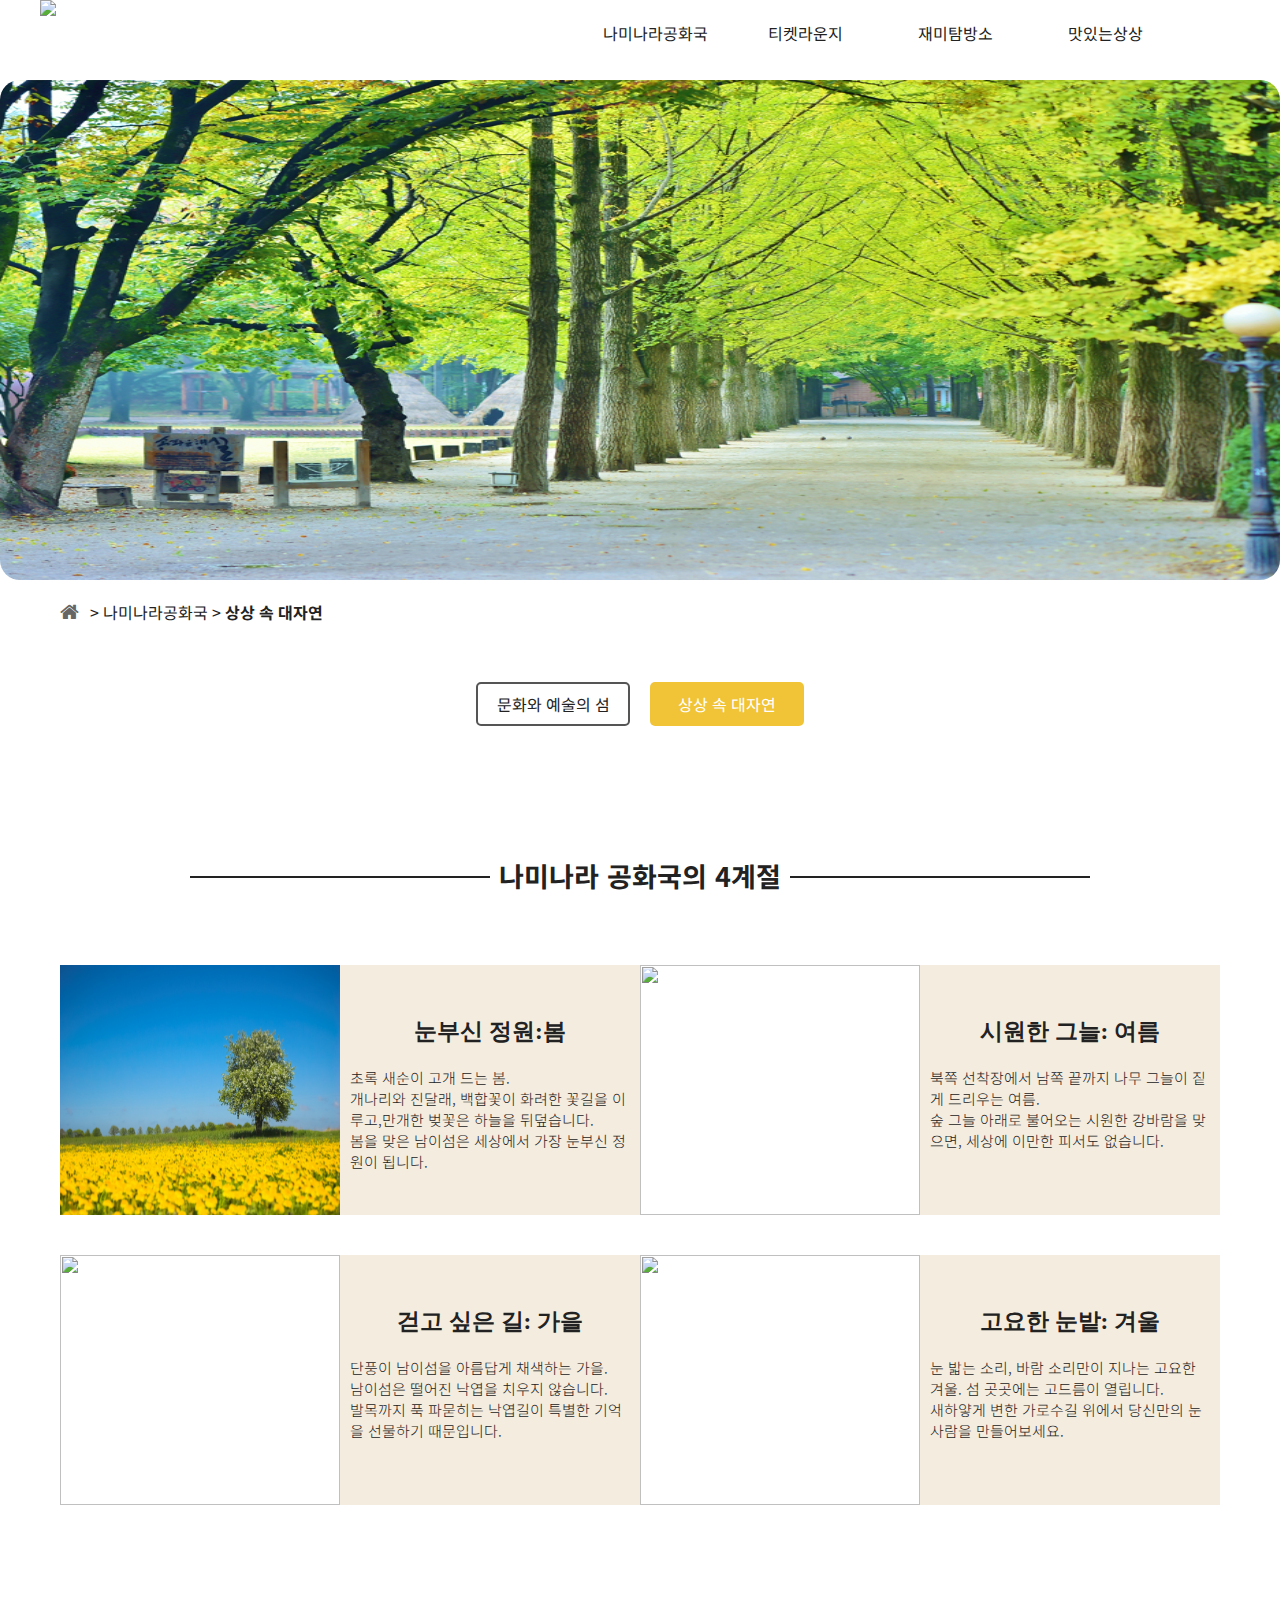
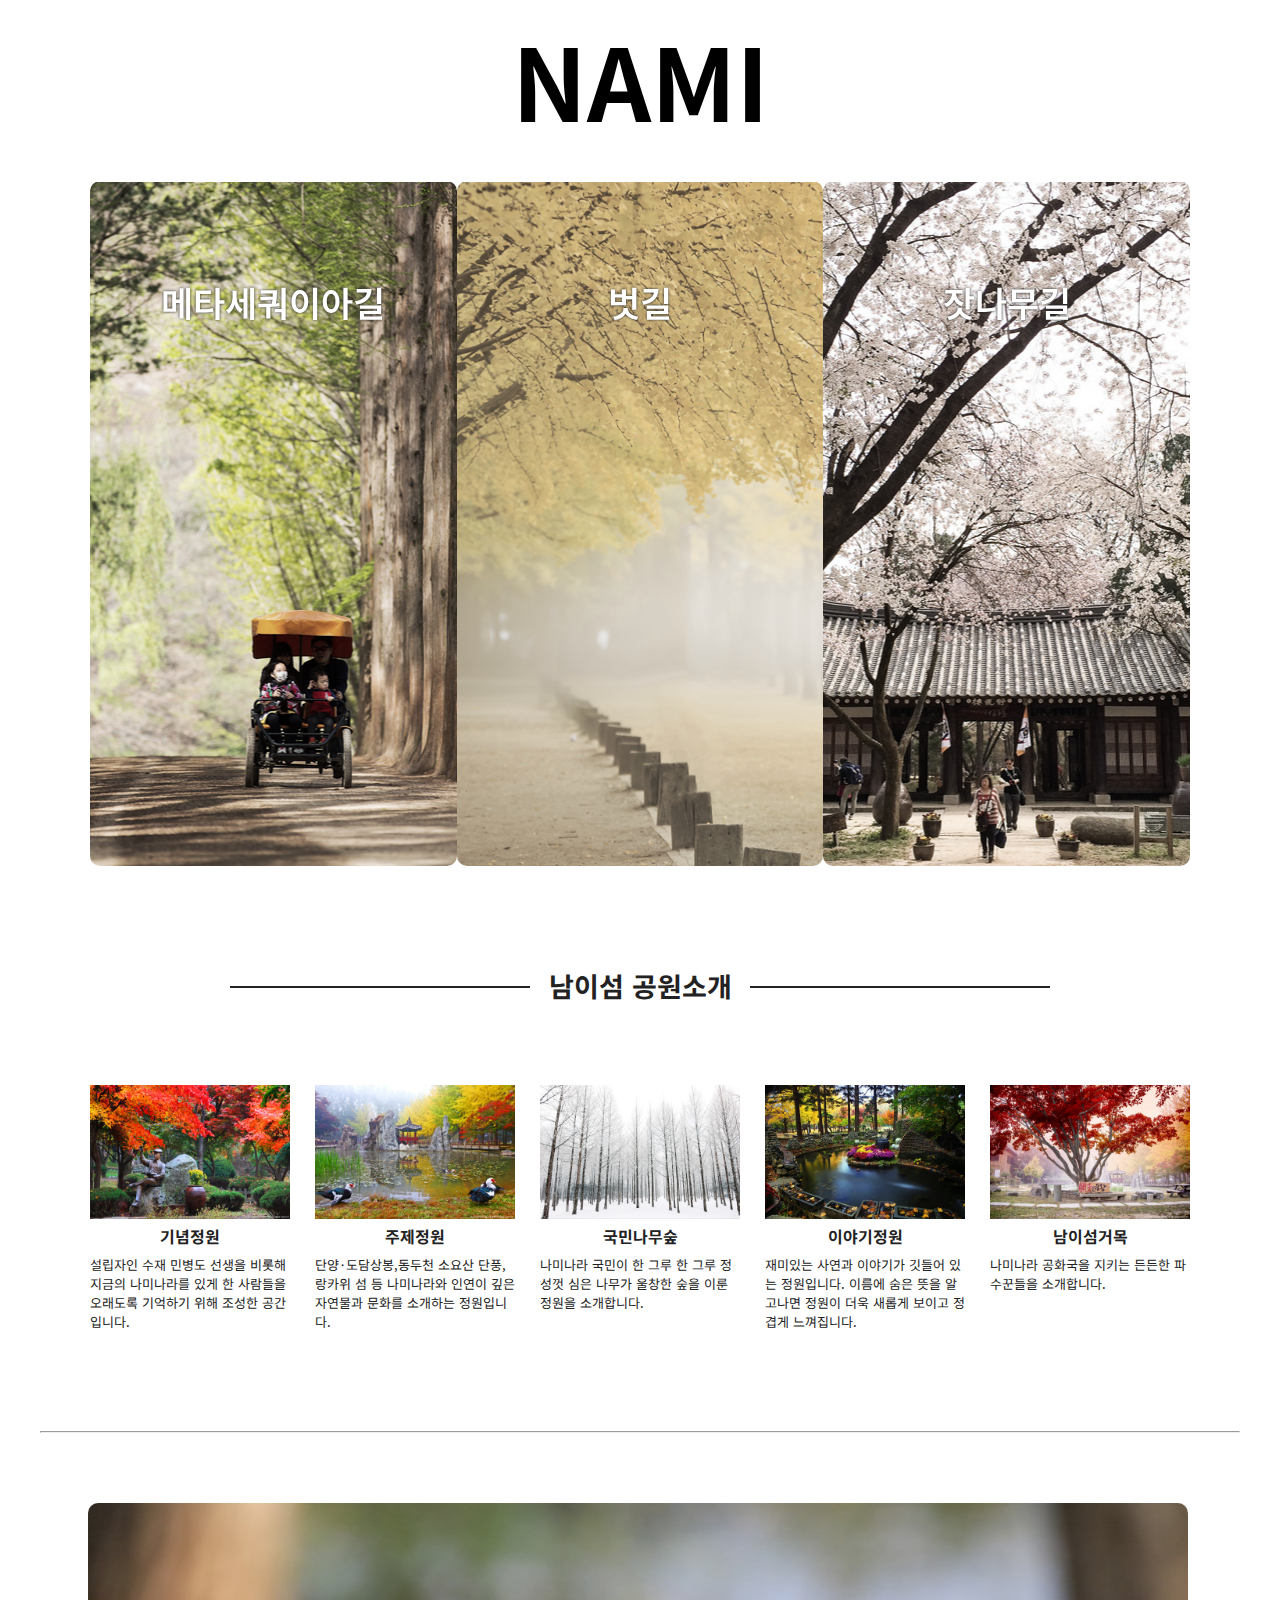
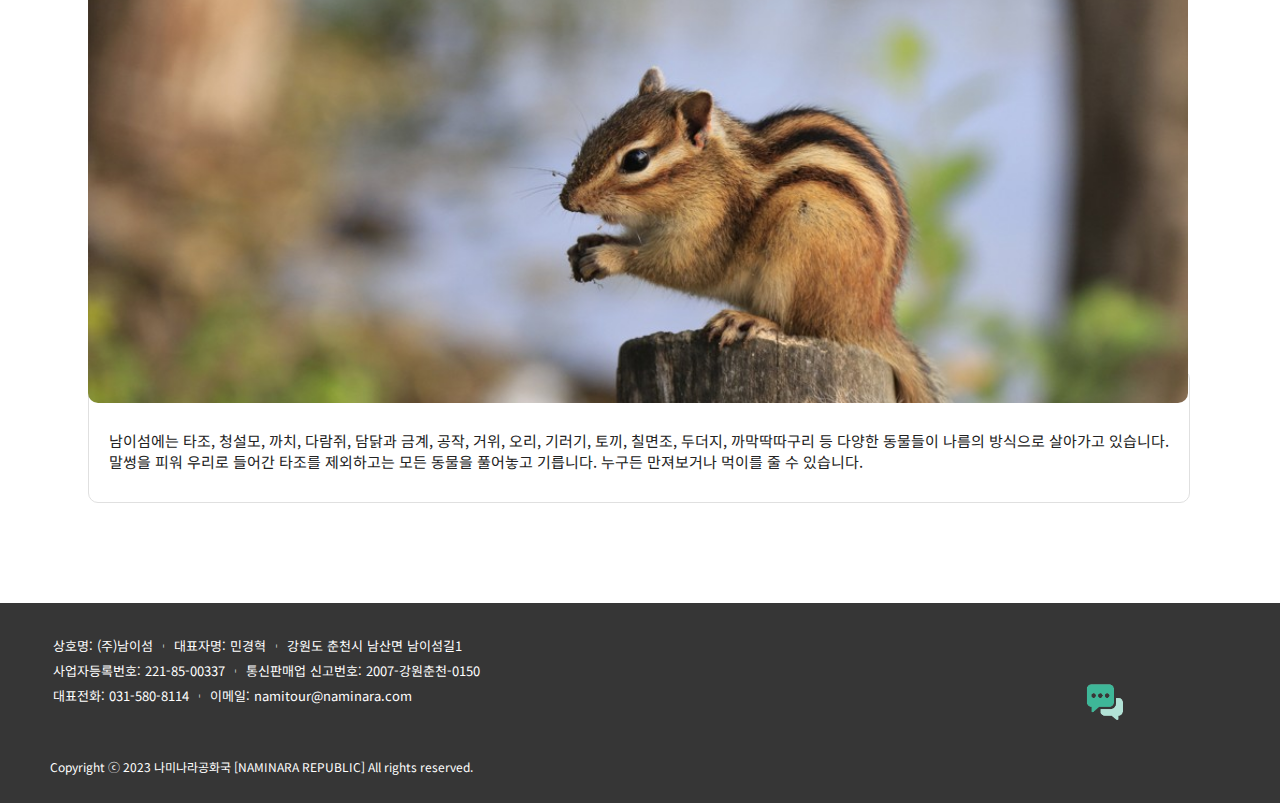
==== about2.html @ d0fa401c "fullpage" ====
<!DOCTYPE html>
<html lang="ko">
<head>
  <meta charset="UTF-8">
  <title>Mainpage</title>
  <link rel="stylesheet" href="css/about2.css">
  <link rel="stylesheet" href="https://fonts.sandbox.google.com/css2?family=Material+Symbols+Outlined:opsz,wght,FILL,GRAD@48,400,0,0">
</head>
<body>
  <!-- <p id="txt1">0</p> -->
  <header>
		<nav>	
			<h1><a href="index.html"><img src="image/logo.png" alt="로고"></a></h1>
			<ul class="gnb">		
				<li class="main"><a href="about1.html">나미나라공화국</a>
					<ul class="sub">
						<li><a href="about1.html">문화와 예술의섬</a></li>
						<li><a href="about2.html">상상 속 대자연</a></li>
					</ul>
				</li>	
				
				<li class="main"><a href="ticket.html">티켓라운지</a>
					<ul class="sub">
						<li><a href="ticket.html">티켓부스</a></li>
					</ul>
				</li>
				<li class="main"><a href="event1.html">재미탐방소</a>
					<ul class="sub">
						<li><a href="event1.html">공연·행사·축제</a></li>
						<li><a href="event2.html">체험·액티비티</a></li>
					</ul>
				</li>
				<li class="main"><a href="dessert1.html">맛있는상상</a>
					<ul class="sub">
						<li><a href="dessert1.html">맛있는상상</a></li>
						<li><a href="dessert2.html">달콤한여유</a></li>
					</ul>
				</li>
			</ul>
		</nav>	
	</header>
  <main>
  <div class="s_banner"><img src="image_s2/banner.jpg" alt=""></div>
  </main>
  <section>
    <div class="section">
      <div class="section_mt">
        <div class="section_t">
          <i class="fa fa-home"></i><span>&gt; 나미나라공화국 &gt; </span><b>상상 속 대자연</b>
        </div>
      </div>
      <div class="smenu"> 
        <ul>
            <li><a href="about1.html">문화와 예술의 섬</a></li>
            <li><a href="about2.html" class="active">상상 속 대자연</a></li>
        </ul>
      </div>
      <div class="content1">
        <h2>나미나라 공화국의 4계절</h2>
        <div class="content1_m">
          <div class="content1_in"> 
            <img src="image_s2/봄.jpg" alt="">
            <div class="content1_text">
              <h3>눈부신 정원:봄</h3>
              <p>초록 새순이 고개 드는 봄.<br>개나리와 진달래, 백합꽃이 화려한 꽃길을 이루고,만개한 벚꽃은 하늘을 뒤덮습니다.<br> 봄을 맞은 남이섬은 세상에서 가장 눈부신 정원이 됩니다.</p>
            </div>
          </div>
          <div class="content1_in"> 
            <img src="image_s2/여름.jpg" alt="">
            <div class="content1_text">
              <h3>시원한 그늘: 여름</h3>
              <p>북쪽 선착장에서 남쪽 끝까지 나무 그늘이 짙게 드리우는 여름.<br>숲 그늘 아래로 불어오는 시원한 강바람을 맞으면, 
              세상에 이만한 피서도 없습니다.</p>
            </div>
          </div>
        </div>
        <div class="content1_m">
          <div class="content1_in"> 
            <img src="image_s2/가을.jpg" alt="">
            <div class="content1_text">
              <h3>걷고 싶은 길: 가을</h3>
              <p>단풍이 남이섬을 아름답게 채색하는 가을.<br>
                남이섬은 떨어진 낙엽을 치우지 않습니다. <br>발목까지 푹 파묻히는 낙엽길이 특별한 기억을 선물하기 때문입니다.</p>
            </div>
          </div>
          <div class="content1_in"> 
            <img src="image_s2/겨울.jpg" alt="">
            <div class="content1_text">
              <h3>고요한 눈밭: 겨울</h3>
              <p>눈 밟는 소리, 바람 소리만이 지나는 고요한 겨울.
                섬 곳곳에는 고드름이 열립니다.<br>새하얗게 변한 가로수길 위에서 당신만의 눈사람을 만들어보세요.</p>
            </div>
          </div>
        </div>
      </div>
      <div class="content2">
        <h2>NAMI</h2>
        <ul class="content2_in">
          <li>
            <h3>메타세쿼이아길</h3>
            <div class="content2_text">
              <div class="content2_t">
                <p>나미나라공화국 하면 가장 먼저 떠오르는 메타세쿼이아길은
                  70년대 초 서울대학교 농업대학에서 가져온
                  묘목을 심은 것으로 시작되었습니다.</p>
              </div>
            </div>
          </li>
          <li>
            <h3>벗길</h3>
            <div class="content2_text">
              <div class="content2_t">
                <p>중앙광장에서 정관루로 향하는 벚나무길은
                  벚꽃이 만발하는 4월 중하순이면 소중한 친구들과 함께 예쁜 사진을 찍기에 아주 좋습니다. 벚나무의 ‘벚’을 친구를 나타내는 
                  ‘벗(友)’으로 바꿔 쓴 까닭도 바로 여기에 있습니다.</p>
              </div>
            </div>
          </li>
          <li>
            <h3>잣나무길</h3>
            <div class="content2_text">
              <div class="content2_t">
                <p>남이섬에는 잣나무길이 많습니다.
                  남이나루에서 중앙광장으로 향하는 중앙 잣나무길, 
                  별장에서 섬의 남쪽 끝으로 향하는 별장마을 잣나무길, 
                  호텔정관루에서 남단으로 향하는 호반 잣나무길 등이 대표적입니다. </p>
              </div>
            </div>
          </li>
        </ul>
      </div>
      <div class="content3">
        <h2>남이섬 공원소개</h2>
          <div class="content3_i">
            <div class="content3_in">
              <a href="#none" class="menu">
              <img src="image_s2/content4-1.jpg" alt="">
              <div class="content3_text">
                <h3>기념정원</h3>
                <p>설립자인 수재 민병도 선생을 비롯해 지금의 나미나라를 있게 한 사람들을 오래도록 기억하기 위해 조성한 공간입니다.</p>
              </div>
            </a> 
            <div class="pop">
              <div class="c1">
                <h4>기념정원</h4>
                <hr>
                <div class="c1_inm">
                  <div class="c1_in">
                    <img src="image_s2/창평원.jpg" alt="">
                    <div class="c1_text">
                      <h3>창평원</h3>
                      <p>창평원(創平園)은 새로운 것을 창조하고 기쁨을 주위와 나눈다는 의미로, 수재 선생의 창조와 나눔 정신을 기리는 공원입니다. 잔디에게 마실 물을 주는 초옹달샘이 흐르는 곳으로, 가을이면 붉은 단풍나무와 노란 은행나무의 조화가 일품입니다.</p>
                    </div>
                  </div>
                  <div class="c1_in">
                    <img src="image_s2/천경원.jpg" alt="">
                    <div class="c1_text">
                      <h3>천경원</h3>
                      <p>천경원(天景苑)은 수재 선생의 모친 이민천 여사를 기려 섬 최북단에 조성한 공원입니다. '어머니의 지극정성으로 차가운 북풍을 막아 남이섬을 번성하게 하소서'라는 의미를 담고 있습니다.</p>
                    </div>
                  </div>
                  <div class="c1_in">
                    <img src="image_s2/창경원.jpg" alt="">
                    <div class="c1_text">
                      <h3>창경원</h3>
                      <p>창경원(昌景苑)은 수재 선생이 부인 임창순 여사와의 연정을 기리기 위해 섬 최남단에 조성한 정원입니다. 아내의 손길로 따뜻한 기운을 받아 남이섬을 번영케 하려는 마음이 담겨 있습니다.</p>
                    </div>
                  </div>
                </div>
                </div>
              <a href="#none" class="close"><span class="material-symbols-outlined">
                close
                </span></a>
            </div>
          </div>
            <div class="content3_in"> 
              <a href="#none" class="menu">
                <img src="image_s2/content4-2.jpg" alt="">
                <div class="content3_text">
                  <h3>주제정원</h3>
                  <p>단양·도담상봉,동두천 소요산 단풍,랑카위 섬 등 나미나라와 인연이 깊은 자연물과 문화를 소개하는 정원입니다.</p>
                </div>
              </a>
              <div class="pop">
                <div class="c2">
                  <h4>주제정원</h4>
                  <hr>
                  <div class="c1_inm">
                    <div class="c1_in">
                      <img src="image_s2/c2-1.jpg" alt="">
                      <div class="c1_text">
                        <h3>강릉경포정</h3>
                        <p>강릉시는 남이섬에 소나무, 오죽, 회향나무로 강릉숲을 조성하고 '경포정'을 세웠습니다. 남이섬 안의 작은 강릉은 남이섬을 찾는 사람들에게 강릉을 소개하고 있습니다.</p>
                      </div>
                    </div>
                    <div class="c1_in">
                      <img src="image_s2/c2-2.jpg" alt="">
                      <div class="c1_text">
                        <h3>남이도담삼봉</h3>
                        <p>충청북도 단양에 가면 '도담삼봉'이라는 명승지가 있습니다. 남한강 한복판에 우뚝 솟아 있는 바위섬인데, 자타가 공인하는 단양의 랜드마크입니다. 단양군이 그 도담삼봉의 미니어처를 남이섬에 설치했습니다. 초옥공방 근처 연못에 세 개의 봉우리로 이루어진 섬이 단양군이 지어준 도담삼봉입니다.</p>
                      </div>
                    </div>
                    <div class="c1_in">
                      <img src="image_s2/c2-3.jpg" alt="">
                      <div class="c1_text">
                        <h3>랑카미가든</h3>
                        <p>랑카미가든의 '랑카미'는 말레이시아의 랑카위섬과 남이섬을 하나로 합한 이름입니다.남이섬에서 '한국 속 말레이시아, 남이섬-랑카위 섬 문화교류 축제'가 열렸습니다.이 행사를 계기로 '랑카미가든'을 조성하게 되었습니다.</p>
                      </div>
                    </div>
                  </div>
                </div>
                <a href="#none" class="close"><span class="material-symbols-outlined">
                  close
                  </span></a>
              </div>
            </div>
            <div class="content3_in"> 
              <a href="#none" class="menu">
                <img src="image_s2/content4-3.jpg" alt="">
                <div class="content3_text">
                  <h3>국민나무숲</h3>
                  <p>나미나라 국민이 한 그루 한 그루 정성껏 심은 나무가 울창한 숲을 이룬 정원을 소개합니다.</p>
                </div>
              </a>
              <div class="pop">
                <div class="c3">
                  <h4>국민나무숲</h4>
                  <hr>
                  <div class="c1_inm">
                    <div class="c1_in">
                      <img src="image_s2/c3-1.jpg" alt="">
                      <div class="c1_text">
                        <h3>세쿼이아훼밀리가든</h3>
                        <p>한 그루 한 그루마다 나무의 주인을 모집한 뒤 식목행사에서 자신의 나무를 직접 심은 사람에게는 나무의 명패를 새겨주고 나미나라공화국 국민증서와 국민여권을 선물하고 있습니다.</p>
                      </div>
                    </div>
                    <div class="c1_in">
                      <img src="image_s2/c3-2.jpg" alt="">
                      <div class="c1_text">
                        <h3>남이풍원</h3>
                        <p>남이섬 곳곳의 단풍나무를 옮겨 심거나 단풍나무 묘목을 새로 심어 조성한 남이풍원(南怡楓苑)은 단풍나무를 한 번도 본 적 없는 동남아시아 관광객들에게 색다른 볼거리를 제공합니다.</p>
                      </div>
                    </div>
                    <div class="c1_in">
                      <img src="image_s2/c3-3.jpg" alt="">
                      <div class="c1_text">
                        <h3>백풍밀원</h3>
                        <p>백풍밀원(百楓密苑)은 2008년에 남이섬을 사랑하는 국민들이 직접 단풍나무를 식재하는 행사로 조성된 단풍나무숲입니다. '수많은 단풍나무가 무성하게 심긴 곳'이라는 의미를 지녔으며, 300그루의 단풍나무가 심겨져 있습니다.</p>
                      </div>
                    </div>
                  </div>
                </div>
                <a href="#none" class="close"><span class="material-symbols-outlined">
                  close
                  </span></a>
              </div>
            </div>
            <div class="content3_in"> 
              <a href="#none" class="menu">
                <img src="image_s2/content4-4.jpg" alt="">
                <div class="content3_text">
                  <h3>이야기정원</h3>
                  <p>재미있는 사연과 이야기가 깃들어 있는 정원입니다. 이름에 숨은 뜻을 알고나면 정원이 더욱 새롭게 보이고 정겹게 느껴집니다.</p>
                </div>
              </a>
              <div class="pop">
                <div class="c4">
                  <h4>이야기정원</h4>
                  <hr>
                  <div class="c1_inm">
                    <div class="c1_in">
                      <img src="image_s2/c4-1.jpg" alt="">
                      <div class="c1_text">
                        <h3>이슬정원</h3>
                        <p>아침 이슬이 가장 먼저 내리는 이슬정원(再活用環境庭園)은 낡은 원숭이 사육장을 허물어 만든 재활용 정원입니다. 버려진 샤워꼭지는 분수대로, 깨진 유리조각은 조명으로, 3천여 개의 소주병은 담장으로 새 생명을 얻었습니다.</p>
                      </div>
                    </div>
                    <div class="c1_in">
                      <img src="image_s2/c4-2.jpg" alt="">
                      <div class="c1_text">
                        <h3>연인의숲</h3>
                        <p>연인의숲(戀人林)은 호텔 정관루에서 섬의 최남단 창경원에 이르는 아늑한 숲에 마련한 한적한 공원입니다. 벤치에 앉아 고요하게 흐르는 강물을 바라보며 사랑을 속삭이기 좋은 곳입니다.</p>
                      </div>
                    </div>
                    <div class="c1_in">
                      <img src="image_s2/c4-3.jpg" alt="">
                      <div class="c1_text">
                        <h3>낙우송왕실정원</h3>
                        <p>수재 선생이 생전에 특히 아끼던 두 그루의 나무가 바로 낙우송입니다. 낙우송 왕실정원은 남이섬의 수천 그루 나무 중에서 빼어난 풍채로 칠왕의 지위를 얻은 낙우송 두 그루를 기념하기 위해 조성한 공원입니다.</p>
                      </div>
                    </div>
                  </div>
                </div>
                <a href="#none" class="close"><span class="material-symbols-outlined">
                  close
                  </span></a>
              </div>
            </div>
            <div class="content3_in"> 
              <a href="#none" class="menu">
                <img src="image_s2/content4-5.jpg" alt="">
                <div class="content3_text">
                  <h3>남이섬거목</h3>
                  <p>나미나라 공화국을 지키는 든든한 파수꾼들을 소개합니다.</p>
                </div>
              </a>
            </div>
          </div>
      </div>
      <hr>
      <div class="fadeShow">
        <div class="changeimg">
          <ul>
            <li class="imgVisible"></li>
            <li></li>
            <li></li>
            <li></li>
            <li></li>
            <li></li>
          </ul>
        </div>
        <div class="fadetext">
          <p>남이섬에는 타조, 청설모, 까치, 다람쥐, 담닭과 금계, 공작, 거위, 오리, 기러기, 토끼, 칠면조, 두더지, 까막딱따구리 등 다양한 동물들이 나름의 방식으로 살아가고 있습니다. <br>말썽을 피워 우리로 들어간 타조를 제외하고는 모든 동물을 풀어놓고 기릅니다. 누구든 만져보거나 먹이를 줄 수 있습니다.</p>
        </div>
      </div>
    </div>
  </section>

  <div id="popup">
    <div class="body">
      <div class="img6">
        <img src="image/chat_pop.png" alt="no">
      </div>
      <div class="button"><img src="image/x.png" alt=""></div>
    </div>
  </div>
  <footer>
    <div class="footer">
      <p>상호명: (주)남이섬 ︲ 대표자명: 민경혁 ︲ 강원도 춘천시 남산면 남이섬길1</p>   
      <p>사업자등록번호: 221-85-00337 ︲ 통신판매업 신고번호: 2007-강원춘천-0150</p>
      <p>대표전화: 031-580-8114 ︲ 이메일: namitour@naminara.com</p>
      <address>Copyright ⓒ 2023 나미나라공화국 [NAMINARA REPUBLIC] All rights reserved.</address>
    </div>
    <div class="chat"><a href="#none"><img src="image/chat.png" alt=""></a></div>
  </footer>


    
  
    <script src="js/jquery-3.6.3.min.js"></script>
    <script src="js/jquery-ui-1.10.4.custom.min.js"></script>
    <script src="js/prefixfree.min.js"></script>
    <script src="js/index.js"></script>
    
</body>
</html>
---- css/about2.css ----
@import url(common.css);
@import url(header.css);
@import url(sfooter.css);

@font-face {
  font-family: 'GangwonEdu_OTFBoldA';
  src: url('https://cdn.jsdelivr.net/gh/projectnoonnu/noonfonts_2201-2@1.0/GangwonEdu_OTFBoldA.woff') format('woff');
  font-weight: normal;
  font-style: normal;
}
html{scroll-behavior: smooth;}
body{color:#222;}

main{
  display: flex;
  justify-content: center;
}
.section{
  margin: auto;
  width: 1200px;
}
.section_mt{
  margin: auto;
  width: 1200px;
}
.section_t{
  margin: 20px;
}
.section i{
  font-size: 20px;
  width: 30px;
  height: 30px;
  color: #666;
}
.s_banner{
  margin-top: 80px;
  width: 1400px;
  height: 500px;
  border-radius: 20px;
  overflow: hidden;
}
main img{
  background-size: cover;
  width: 1400px;
  height: 500px;
}
/* 서브메뉴 */
.smenu{
  padding: 30px 0;
}
.smenu ul{
  display: flex;
  justify-content: center;
}
.smenu ul li a{
  display: block;
  width: 150px;
  height: 40px;
  display: flex;
  justify-content: center;
  align-items: center;
  background-color: #fff;
  border: 2px solid #555;
  border-radius: 5px;
  margin: 0 10px;
  transition: 0.35s;
}
.smenu ul li a:not(.active):hover{
  background-color: #f0c436;
  color: #fff;
  border: 2px solid transparent;
}
.smenu ul li a.active{
  background-color: #f0c436;
  color: #fff;
  border: 2px solid transparent;
}
/* content1 */
.content1{
  overflow: hidden;
  position: relative;
  width: 1200px;
  height: 850px;
  margin: auto;
}
.content1_m{
  display: flex;
  justify-content: center;
  margin: 40px 0;
}
.content1 h2{
  padding: 100px 0 30px 0;
  text-align: center;
  font-size: 27px;
}
.content1 h2::before{
  position: absolute;
  content: '';
  background-color: #222;
  height: 2px;
  width: 300px;
  right: 150px;
  top:120px;
}
.content1 h2::after{
  position: absolute;
  content: '';
  background-color: #222;
  height: 2px;
  width: 300px;
  left: 150px;
  top:120px;
}
.content1_in{
  display: flex;
}
.content1_in img{
  width: 280px;
  height: 250px;
}
.content1_text{
  padding-top: 50px;
  font-size: 20px;
  width: 300px;
  text-align: center;
  background-color: #f3ecdf;
}
.content1_text h3{
  font-family: 'GangwonEdu_OTFBoldA';
  font-weight: 700;
}
.content1_text p{
  margin-top: 10px;
  font-size: 15px;
  font-weight: 300;
  text-align: left;
  padding: 10px;
}
.content2 h2{
  font-size: 100px;
  text-align: center;
  color: #000;
}
.content2_in{
  display: flex;
  width: 1100px;
  padding-top: 30px;
}
.content2_in li{
  flex:1;
  position:relative;
  overflow: hidden;
  width: 765px;
  height: 685px;
  transition:0.5s;
  filter:saturate(55%);
  border-radius: 10px;
  transform: translateX(50px);
}

.content2_in li:nth-child(1){
  background: url(../image_s2/1.jpg)no-repeat center center;
}
.content2_in li:nth-child(2)
{background: url(../image_s2/2.jpg)no-repeat center center;
}
.content2_in li:nth-child(3){
  background: url(../image_s2/3.jpg)no-repeat center center;
}
.content2_in li:hover{
  flex:3;
  filter:saturate(100%);
}
.content2_in li h3{
  text-align: center;
  padding-top:95px;
  font-size: 35px;
  font-weight: 600;
  text-shadow: 0 0 3px #222;
  color: #fff;
}
.content2_text{
  position: absolute;
  padding: 5px;
  width: 100%;
  left: -550px;
  transition: 0.5s;
  text-shadow: 0 0 15px #000;
}
.content2_t{
  width: 520px;
  color: #fff;
  margin-top: 50px;
}
.content2_t p{
  font-size: 18px;
}
.content2_in li:nth-child(1):hover .content2_text{
  left:15px;
}
.content2_in li:nth-child(2):hover .content2_text{
  left:15px;
}
.content2_in li:nth-child(3):hover .content2_text{
  left:15px;
}
.content2_in li:nth-child(4):hover .content2_text{
  left:15px;
}

/* content3 */
.content3{
  position: relative;
  width: 1200px;
}
.content3_i{
  display: flex;
  justify-content: space-between;
  padding: 50px;
}
.content3 h2{
  padding: 100px 0 30px 0;
  text-align: center;
  font-size: 27px;
}
.content3_in{
  width: 200px;
  margin-bottom: 50px;
}
.content3 h2::before{
  position: absolute;
  content: '';
  background-color: #222;
  height: 2px;
  width: 300px;
  right: 190px;
  top:120px;
}
.content3 h2::after{
  position: absolute;
  content: '';
  background-color: #222;
  height: 2px;
  width: 300px;
  left: 190px;
  top:120px;
}
.content3_in img{
  width: 200px;
}
.content3_text h3{
  margin-top: 5px;
  text-align: center;
  font-size: 16px;
}
.content3_text p{
  margin-top: 7px;
  text-align: left;
  font-size: 13px;
}
/* pop */
.pop{ 
	display:none; 
	position:fixed; 
	left:0; 
	top:0;
	width:100%; 
	height:100vh; 
	background:rgba(0,0,0,0.7); 
	z-index:1000;
	overflow:auto; 
}
.c1,.c2,.c3,.c4,.c5{ 
  position: absolute;
  left: 50%;
  top: 50%;
  transform: translate(-50%,-50%);
	width:500px; 
	height:640px;  
	color:#222; 
	background:#fff;  
}

.close{
  position: absolute;
  top: 3%;
  right: 2%;
}
.close span{
  color:#fff;
  font-size: 40px;
}
.c1 h4,.c2 h4,.c3 h4,.c4 h4,.c5 h4{
  margin-top: 30px;
  padding:5px;
  font-size: 15px;
  color: #666;
  font-weight: 400;
}
.c1_inm{
  margin-top: 43px;
}
.c1_in{
  margin-bottom: 30px;
  display: flex;
}
.c1_in img{
  width: 200px;
  height: 140px;
  margin-left: 7px;
}
.c1_text{
  margin-left: 10px;
  width: 270px;
  text-align: center;
}
.c1_text h3{
  font-size: 17px;
}
.c1_text p{
  font-size: 13px;
  text-align: left;
  margin-top: 15px;
}

/* 동물사진 슬라이드 */

.fadeShow{
  margin-top:70px;
  width: 100%;
  height: 700px;
  position: relative;
}
.changeimg ul li{
  position: absolute;
  width: 1100px;
  height: 500px;
  opacity: 0;
  margin-left: 48px;
  transition: 1.5s;
  z-index: 100;
}
.changeimg ul li.imgVisible{
  opacity: 1;
}
.changeimg ul li:nth-child(1){
  background:url(../image_s2/ani1.jpg)no-repeat center center;
  background-size: cover;
  border-radius: 10px;
}
.changeimg ul li:nth-child(2){
  background:url(../image_s2/ani2.jpg)no-repeat bottom center;
  background-size: cover;
  border-radius: 10px;
}
.changeimg ul li:nth-child(3){
  background:url(../image_s2/ani3.jpg)no-repeat center center;
  background-size: cover;
  border-radius: 10px;
}
.changeimg ul li:nth-child(4){
  background:url(../image_s2/ani4.jpg)no-repeat center;
  background-size: cover;
  border-radius: 10px;
}
.changeimg ul li:nth-child(5){
  background:url(../image_s2/ani5.jpg)no-repeat bottom center;
  background-size: cover;
  border-radius: 10px;
}
.changeimg ul li:nth-child(6){
  background:url(../image_s2/ani7.jpg)no-repeat bottom;
  background-size: cover;
  border-radius: 10px;
}
.fadetext{
  transform: translateY(40px);
  margin-left: 48px;
  text-align: left;
  width: 1100px;
  position: absolute;
  bottom: 140px;
  border: 1px solid #e0e0e0;
  padding: 60px 0 30px 0;
  border-radius: 10px;
}
.fadetext p{
  padding-left: 20px;
  font-size: 15px;
  font-weight: 400;
}
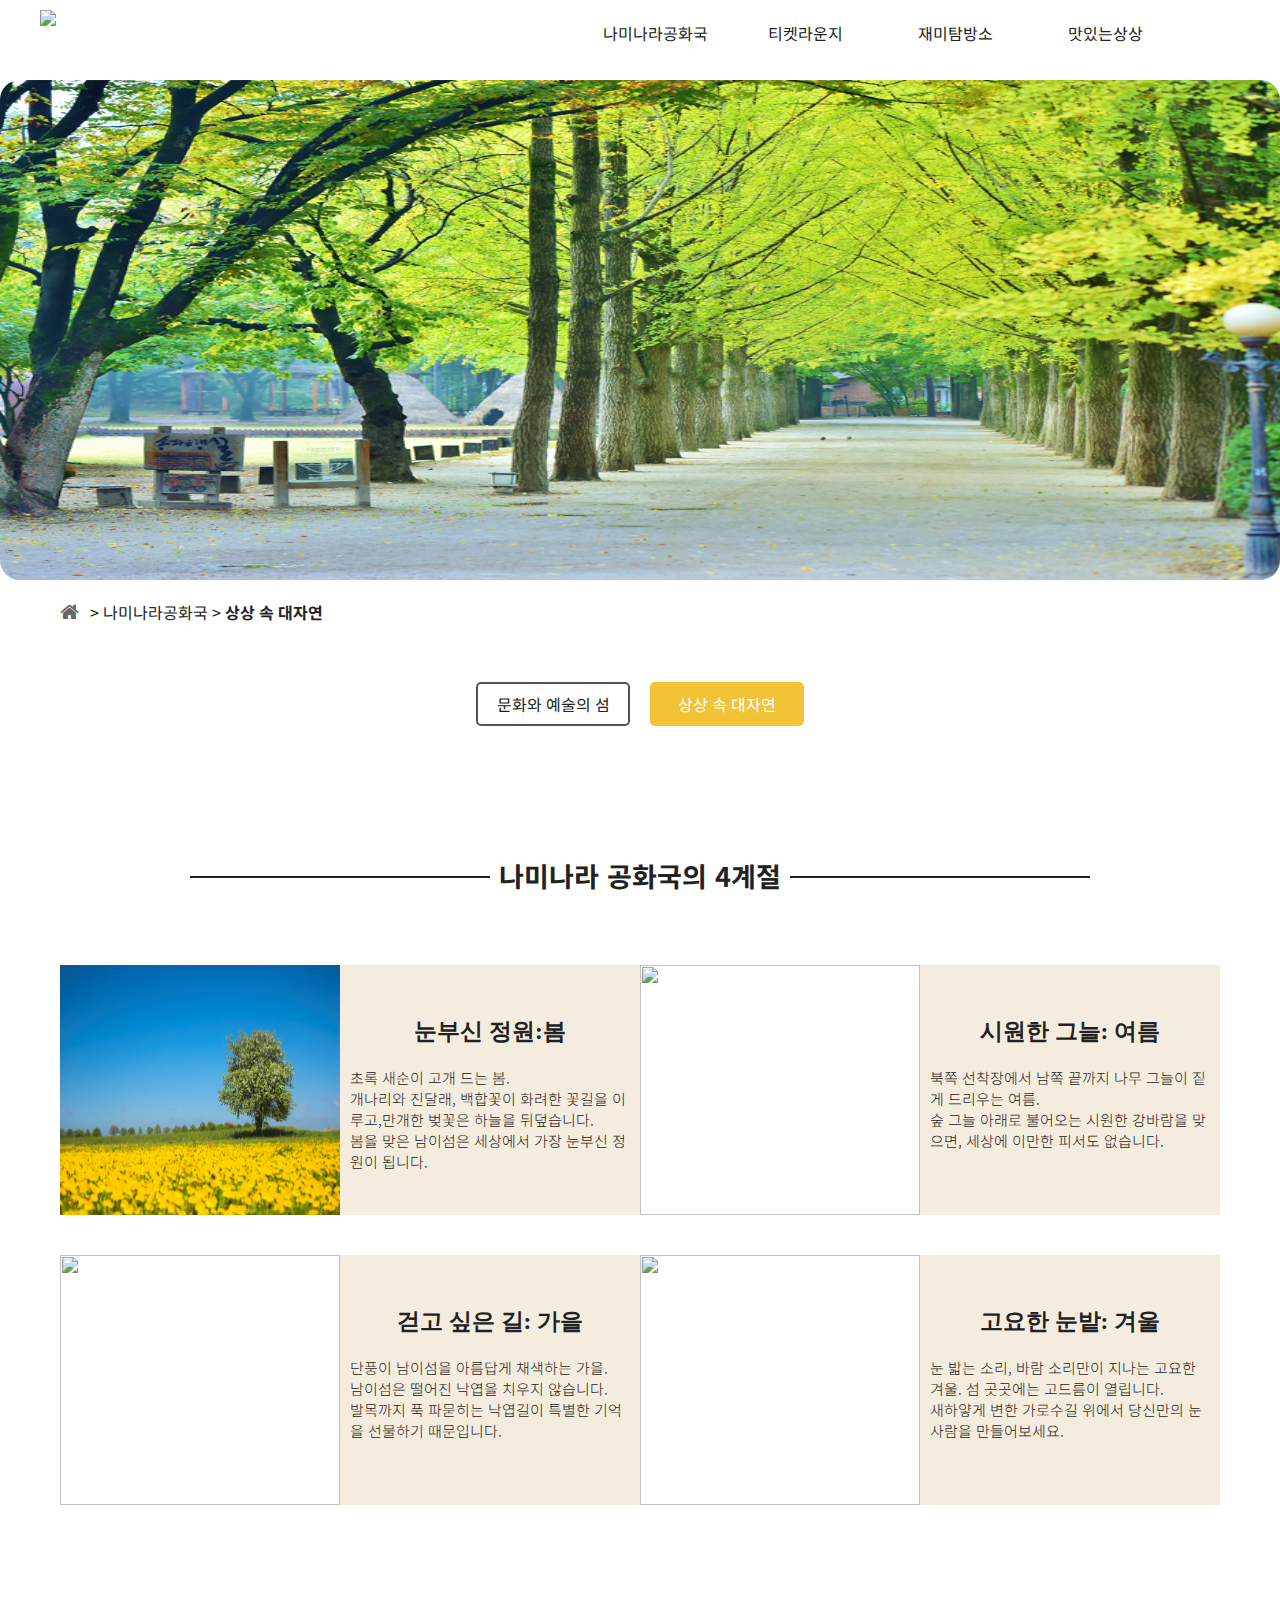
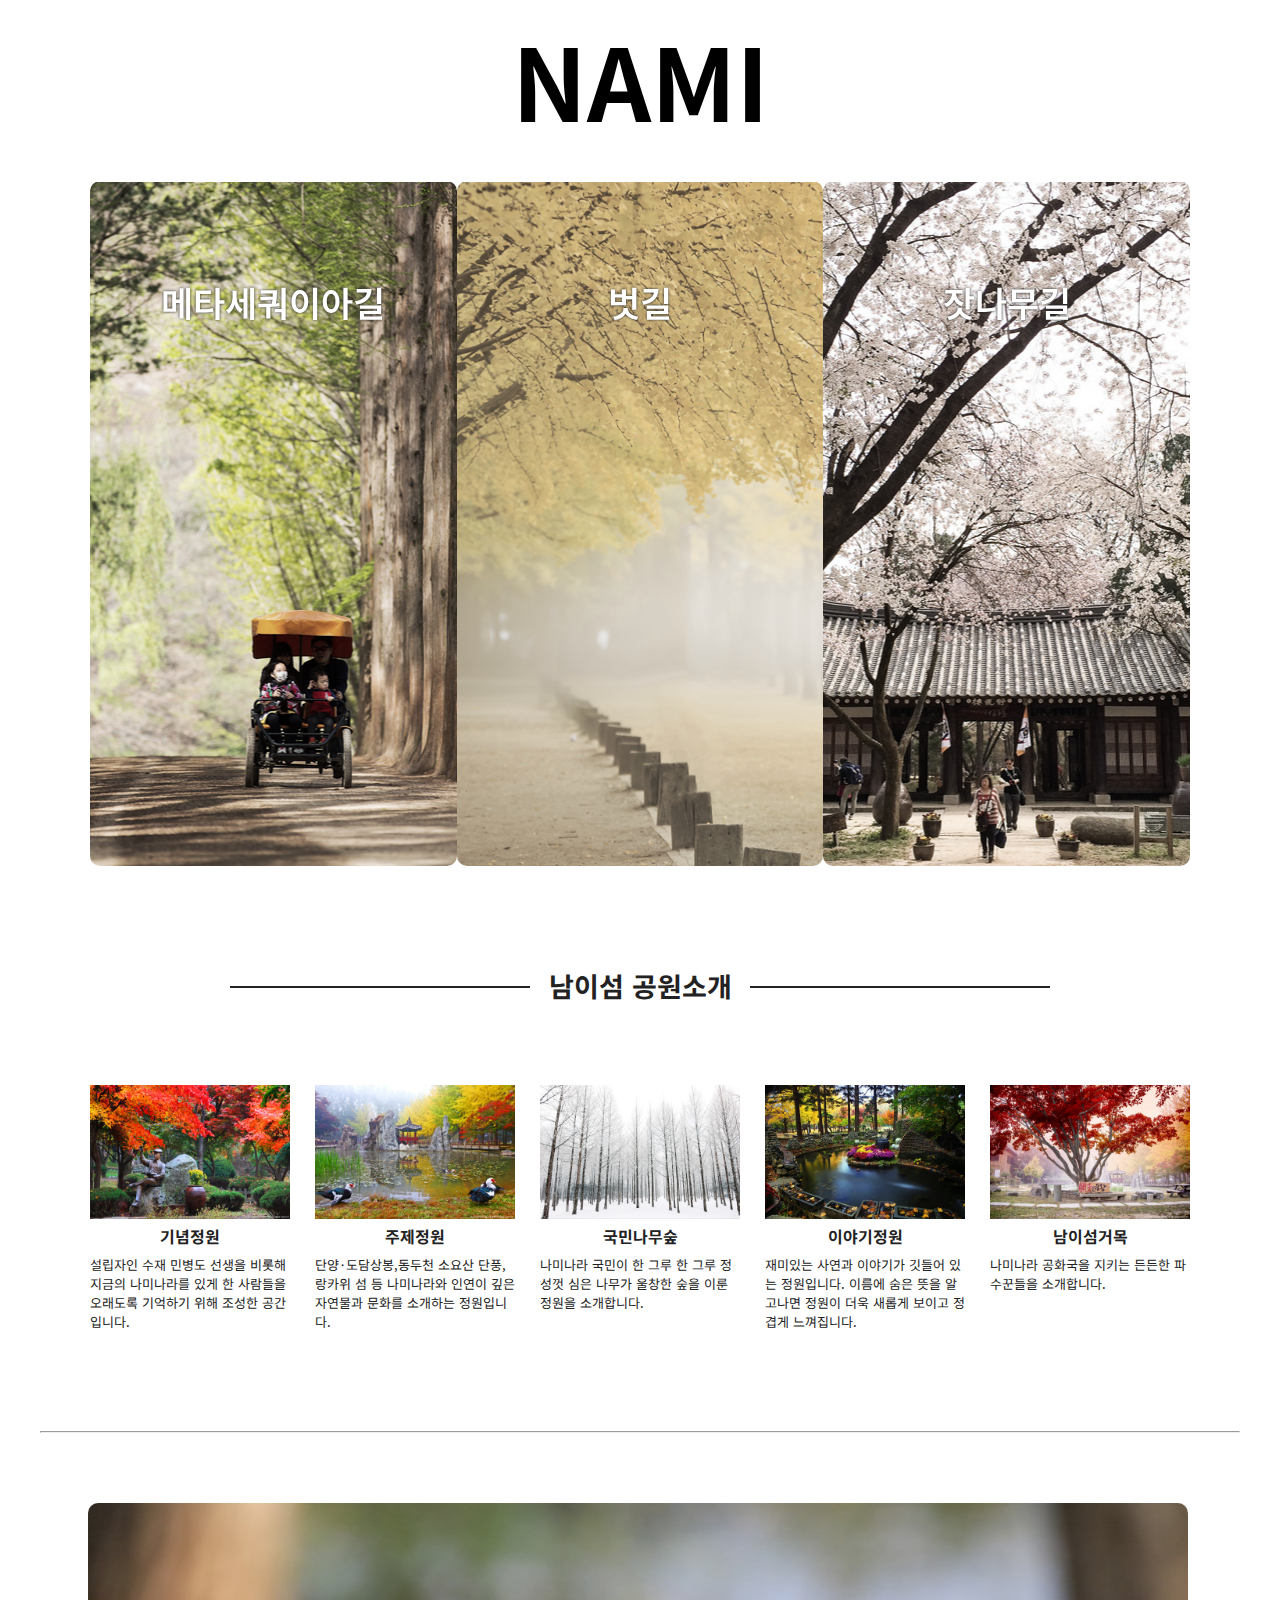
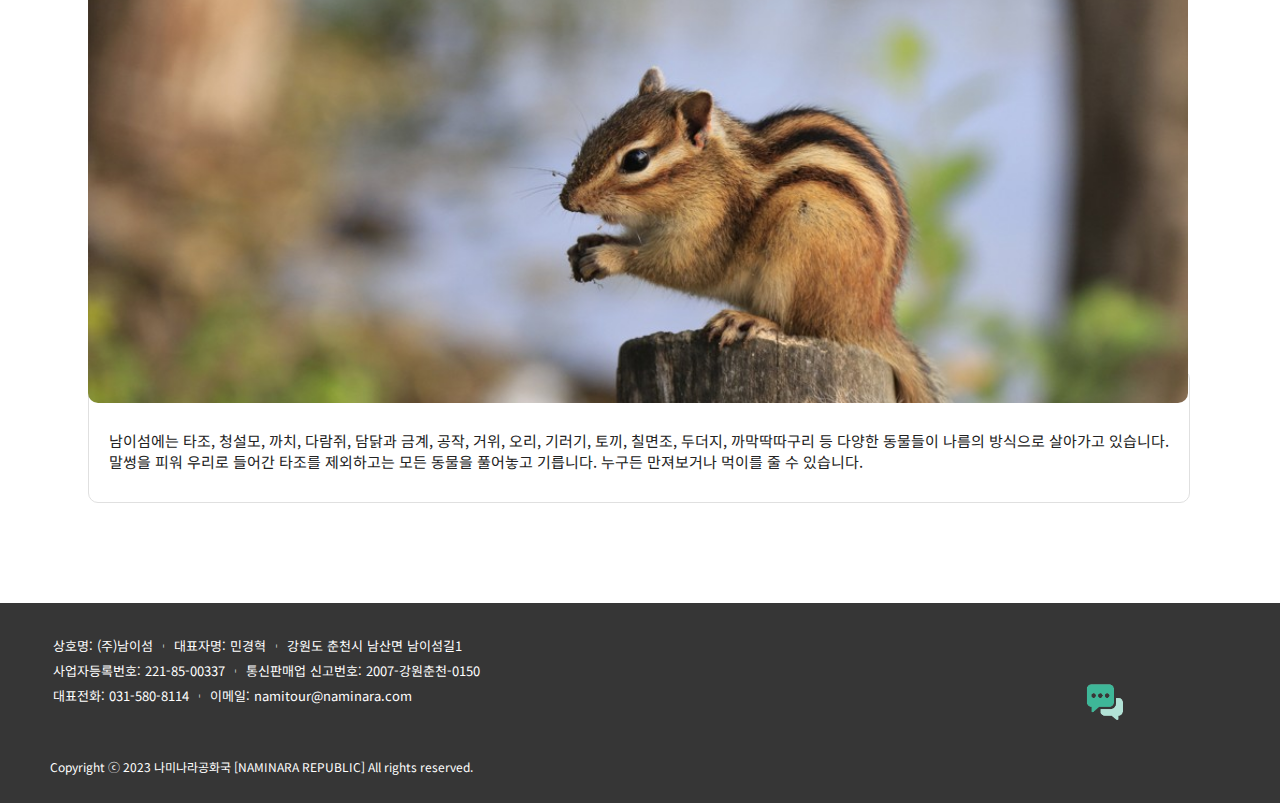
==== commit 37922055: "fullpage 수정3" ====
--- a/about2.html
+++ b/about2.html
@@ -10,7 +10,7 @@
   <!-- <p id="txt1">0</p> -->
   <header>
 		<nav>	
-			<h1><a href="index.html"><img src="image/logo.png" alt="로고"></a></h1>
+			<div><a href="index.html"><img src="image/logo.png" alt="로고"></a></div>
 			<ul class="gnb">		
 				<li class="main"><a href="about1.html">나미나라공화국</a>
 					<ul class="sub">
--- a/css/about2.css
+++ b/css/about2.css
@@ -136,6 +136,8 @@
   text-align: left;
   padding: 10px;
 }
+
+/* content2 */
 .content2 h2{
   font-size: 100px;
   text-align: center;
@@ -258,7 +260,7 @@
   text-align: left;
   font-size: 13px;
 }
-/* pop */
+/* content3 pop */
 .pop{ 
 	display:none; 
 	position:fixed; 
